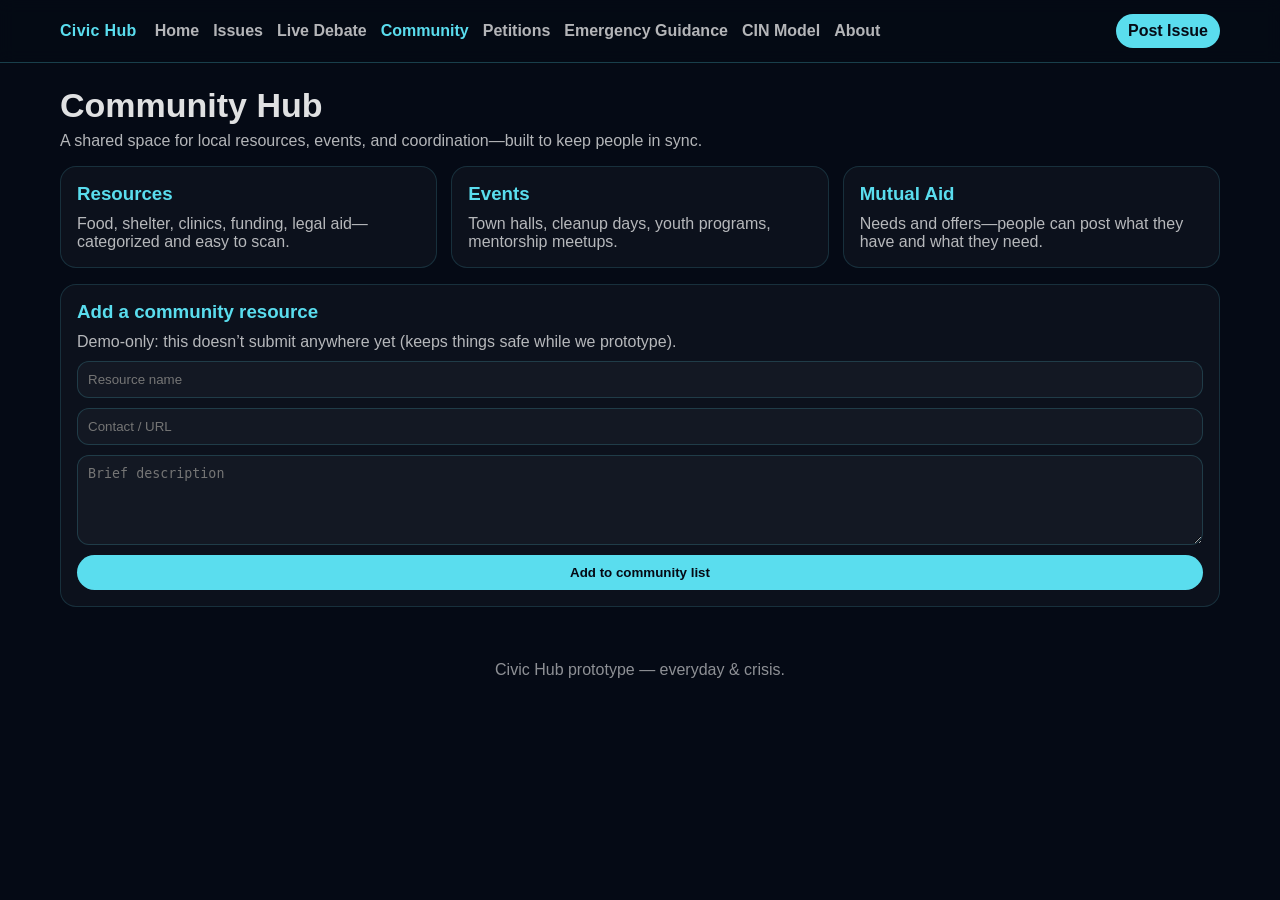
==== community.html @ 56ccd9dd "Create community.html" ====
<!doctype html>
<html lang="en">
<head>
  <meta charset="utf-8" />
  <meta name="viewport" content="width=device-width,initial-scale=1" />
  <title>Civic Hub – Community</title>
  <style>
    :root{--bg:#050a15;--panel:rgba(255,255,255,.03);--accent:#5addee;--text:rgba(255,255,255,.88);--muted:rgba(255,255,255,.70);}
    *{box-sizing:border-box}
    body{margin:0;background:var(--bg);color:var(--text);font-family:System, -apple-system, Segoe UI, Roboto, Helvetica, Arial, sans-serif}
    a{color:var(--accent);text-decoration:none}
    .top{position:sticky;top:0;background:rgba(5,10,21,.9);backdrop-filter:blur(8px);z-index:5;border-bottom:1px solid rgba(90,221,238,.25);}
    .top-inner{max-width:1200px;margin:0 auto;padding:14px 20px;display:flex;align-items:center;gap:18px}
    .brand a{font-weight:900;letter-spacing:.02em;color:var(--accent)}
    .nav{display:flex;flex-wrap:wrap;gap:14px;flex:1}
    .nav a{color:var(--muted);font-weight:650}
    .nav a:hover,.nav a[aria-current="page"]{color:var(--accent)}
    .post{padding:8px 12px;border-radius:999px;background:var(--accent);color:#050a15;font-weight:900}
    .shell{max-width:1200px;margin:0 auto;padding:24px 20px}
    .hero h1{margin:0;font-size:34px;line-height:1.1}
    .hero p{margin:8px 0 0 0;color:var(--muted)}
    .grid{display:grid;grid-template-columns:repeat(auto-fit,minmax(260px,1fr));gap:14px;margin-top:16px}
    .card{border:1px solid rgba(90,221,238,.15);background:var(--panel);border-radius:16px;padding:16px}
    .card h3{margin:0 0 10px 0;color:var(--accent)}
    .card p{margin:0;color:var(--muted)}
    .form{display:flex;flex-direction:column;gap:10px;margin-top:10px}
    input,textarea{border-radius:12px;border:1px solid rgba(90,221,238,.18);background:rgba(255,255,255,.03);padding:10px;color:var(--text)}
    textarea{min-height:90px}
    button{border:none;border-radius:999px;padding:10px 16px;background:var(--accent);color:#050a15;font-weight:900;cursor:pointer}
    button:hover{opacity:.92}
    .foot{padding:30px 20px;color:rgba(255,255,255,.55);text-align:center}
    select option{color:#070d1f;background:#fff}
  </style>
</head>
<body>
<header class="top">
  <div class="top-inner">
    <div class="brand"><a href="index.html">Civic Hub</a></div>
    <nav class="nav" aria-label="Primary">
      <a href="index.html">Home</a>
      <a href="issues.html">Issues</a>
      <a href="live-debate.html">Live Debate</a>
      <a href="community.html" aria-current="page">Community</a>
      <a href="petitions.html">Petitions</a>
      <a href="emergency-guidance.html">Emergency Guidance</a>
      <a href="cin-model.html">CIN Model</a>
      <a href="about.html">About</a>
    </nav>
    <a class="post" href="issues.html">Post Issue</a>
  </div>
</header>
<main class="shell">
  <section class="hero">
    <h1>Community Hub</h1>
    <p>A shared space for local resources, events, and coordination—built to keep people in sync.</p>
  </section>

  <section class="grid" aria-label="Community sections">
    <div class="card">
      <h3>Resources</h3>
      <p>Food, shelter, clinics, funding, legal aid—categorized and easy to scan.</p>
    </div>
    <div class="card">
      <h3>Events</h3>
      <p>Town halls, cleanup days, youth programs, mentorship meetups.</p>
    </div>
    <div class="card">
      <h3>Mutual Aid</h3>
      <p>Needs and offers—people can post what they have and what they need.</p>
    </div>
  </section>

  <section class="card" style="margin-top:16px;">
    <h3>Add a community resource</h3>
    <p style="margin:0 0 10px 0;color:var(--muted);">Demo-only: this doesn’t submit anywhere yet (keeps things safe while we prototype).</p>
    <div class="form">
      <input placeholder="Resource name" />
      <input placeholder="Contact / URL" />
      <textarea placeholder="Brief description" ></textarea>
      <button type="button" onclick="alert('Prototype: resource added (local only).')">Add to community list</button>
    </div>
  </section>
</main>
<footer class="foot">Civic Hub prototype — everyday &amp; crisis.</footer>
</body>
</html>
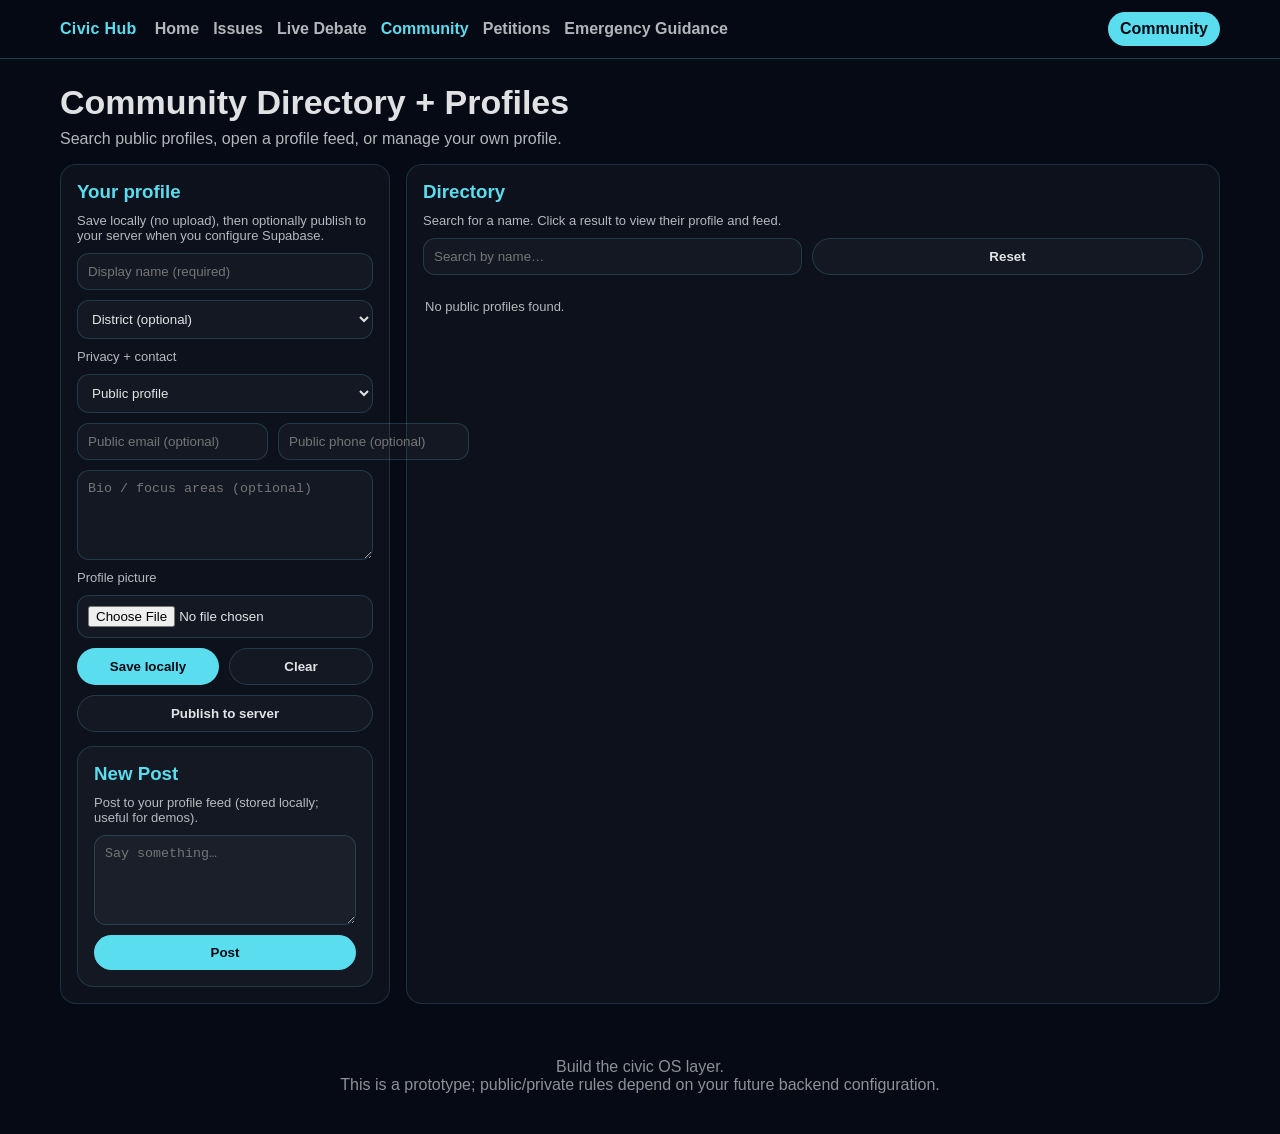
==== commit d86d2e41: "Update community.html" ====
--- a/community.html
+++ b/community.html
@@ -1,86 +1,517 @@
 <!doctype html>
 <html lang="en">
 <head>
-  <meta charset="utf-8" />
+  <meta charset="utf-8">
   <meta name="viewport" content="width=device-width,initial-scale=1" />
-  <title>Civic Hub – Community</title>
+  <title>Civic Hub – Community Directory + Profiles</title>
   <style>
-    :root{--bg:#050a15;--panel:rgba(255,255,255,.03);--accent:#5addee;--text:rgba(255,255,255,.88);--muted:rgba(255,255,255,.70);}
-    *{box-sizing:border-box}
-    body{margin:0;background:var(--bg);color:var(--text);font-family:System, -apple-system, Segoe UI, Roboto, Helvetica, Arial, sans-serif}
-    a{color:var(--accent);text-decoration:none}
-    .top{position:sticky;top:0;background:rgba(5,10,21,.9);backdrop-filter:blur(8px);z-index:5;border-bottom:1px solid rgba(90,221,238,.25);}
-    .top-inner{max-width:1200px;margin:0 auto;padding:14px 20px;display:flex;align-items:center;gap:18px}
-    .brand a{font-weight:900;letter-spacing:.02em;color:var(--accent)}
-    .nav{display:flex;flex-wrap:wrap;gap:14px;flex:1}
-    .nav a{color:var(--muted);font-weight:650}
-    .nav a:hover,.nav a[aria-current="page"]{color:var(--accent)}
-    .post{padding:8px 12px;border-radius:999px;background:var(--accent);color:#050a15;font-weight:900}
-    .shell{max-width:1200px;margin:0 auto;padding:24px 20px}
-    .hero h1{margin:0;font-size:34px;line-height:1.1}
-    .hero p{margin:8px 0 0 0;color:var(--muted)}
-    .grid{display:grid;grid-template-columns:repeat(auto-fit,minmax(260px,1fr));gap:14px;margin-top:16px}
-    .card{border:1px solid rgba(90,221,238,.15);background:var(--panel);border-radius:16px;padding:16px}
-    .card h3{margin:0 0 10px 0;color:var(--accent)}
-    .card p{margin:0;color:var(--muted)}
-    .form{display:flex;flex-direction:column;gap:10px;margin-top:10px}
-    input,textarea{border-radius:12px;border:1px solid rgba(90,221,238,.18);background:rgba(255,255,255,.03);padding:10px;color:var(--text)}
-    textarea{min-height:90px}
-    button{border:none;border-radius:999px;padding:10px 16px;background:var(--accent);color:#050a15;font-weight:900;cursor:pointer}
-    button:hover{opacity:.92}
-    .foot{padding:30px 20px;color:rgba(255,255,255,.55);text-align:center}
-    select option{color:#070d1f;background:#fff}
+    :root {
+      --bg:#050a15;
+      --panel:rgba(255,255,255,.03);
+      --panel2:rgba(255,255,255,.05);
+      --accent:#5addee;
+      --text:rgba(255,255,255,.88);
+      --muted:rgba(255,255,255,.70);
+      --danger:#ff5c7c;
+    }
+    * { box-sizing: border-box; }
+    body { margin:0; background:var(--bg); color:var(--text); font-family:system, -apple-system, Segoe UI, Roboto, Helvetica, Arial, sans-serif; }
+    a { color:var(--accent); text-decoration:none; }
+
+    .top { position:sticky; top:0; background:rgba(5,10,21,.92); backdrop-filter:blur(10px); border-bottom:1px solid rgba(90,221,238,.25); z-index:6; }
+    .top-inner { max-width:1200px; margin:0 auto; padding:12px 20px; display:flex; align-items:center; gap:18px; }
+    .brand a { font-weight:900; letter-spacing:.02em; color:var(--accent); }
+
+    nav { display:flex; flex-wrap:wrap; gap:14px; flex:1; }
+    nav a { color:var(--muted); font-weight:700; }
+    nav a[aria-current="page"], nav a:hover { color:var(--accent); }
+    .post { padding:8px 12px; border-radius:999px; background:var(--accent); color:#050a15; font-weight:900; }
+
+    .shell { max-width:1200px; margin:0 auto; padding:24px 20px; }
+    .hero h1 { margin:0; font-size:34px; line-height:1.15; }
+    .hero p { margin:8px 0 0 0; color:var(--muted); }
+
+    .layout { display:grid; grid-template-columns: 330px 1fr; gap:16px; margin-top:16px; }
+    @media (max-width: 900px) { .layout { grid-template-columns:1fr; } }
+
+    .card { border:1px solid rgba(90,221,238,.16); background:var(--panel); border-radius:16px; padding:16px; }
+    .card h3 { margin:0 0 10px 0; color:var(--accent); }
+    .card p { margin:0; color:var(--muted); }
+    .muted { color:var(--muted); font-size:13px; }
+
+    .form { display:flex; flex-direction:column; gap:10px; margin-top:10px; }
+    input, textarea, select { border-radius:12px; border:1px solid rgba(90,221,238,.18); background:rgba(255,255,255,.03); padding:10px; color:var(--text); }
+    textarea { min-height:90px; resize:vertical; }
+
+    .row { display:flex; gap:10px; }
+    .row > * { flex:1; }
+
+    button { border:none; border-radius:999px; padding:10px 16px; font-weight:900; cursor:pointer; }
+    .primary { background:var(--accent); color:#050a15; }
+    .secondary { background:rgba(255,255,255,.03); border:1px solid rgba(90,221,238,.18); color:var(--text); }
+    .danger { background:rgba(255,92,124,.12); border:1px solid rgba(255,92,124,.35); color:#ffbacb; }
+    button:hover { opacity:.92; }
+
+    .list { margin-top:12px; display:grid; gap:12px; }
+    .profile-row { display:flex; align-items:center; gap:12px; padding:10px; border-radius:14px; border:1px solid rgba(90,221,238,.12); background:var(--panel2); }
+
+    .avatar { width:44px; height:44px; border-radius:999px; background:rgba(255,255,255,.08); border:1px solid rgba(255,255,255,.14); overflow:hidden; }
+    .avatar img { width:100%; height:100%; object-fit:cover; display:block; }
+    .avatar span { display:block; width:100%; height:100%; font-weight:900; display:grid; place-items:center; letter-spacing:.02em; }
+
+    .profile-meta { color:var(--muted); font-size:12px; margin-top:2px; }
+
+    .feed { margin-top:14px; display:grid; gap:10px; }
+    .feed-item { border:1px solid rgba(90,221,238,.14); border-radius:14px; padding:12px; background:rgba(255,255,255,.02); }
+    .feed-top { display:flex; justify-content:space-between; gap:12px; color:var(--muted); font-size:12px; margin-bottom:6px; }
+    .feed-title { margin:0; font-weight:900; }
+
+    .badge { display:inline-block; border-radius:999px; padding:2px 8px; font-size:12px; font-weight:800; border:1px solid rgba(90,221,238,.35); color:var(--accent); }
+    .badge-private { border-color: rgba(255,92,124,.45); color:#ffb0c4; }
+
+    .foot { padding:30px 20px 40px 20px; color:rgba(255,255,255,.55); text-align:center; }
+
+    select option { color:#070d1f; background:#fff; }
   </style>
+
+  <!-- You fill this in when you deploy a real backend -->
+  <script>
+    window._civicHubSupabase = window._civicHubSupabase || {
+      url: 'YOUR_SUPABASE_URL',
+      anonKey: 'YOUR_SUPABASE_ANON_KEY'
+    };
+  </script>
+  <script src="app.js"></script>
 </head>
+
 <body>
-<header class="top">
-  <div class="top-inner">
-    <div class="brand"><a href="index.html">Civic Hub</a></div>
-    <nav class="nav" aria-label="Primary">
-      <a href="index.html">Home</a>
-      <a href="issues.html">Issues</a>
-      <a href="live-debate.html">Live Debate</a>
-      <a href="community.html" aria-current="page">Community</a>
-      <a href="petitions.html">Petitions</a>
-      <a href="emergency-guidance.html">Emergency Guidance</a>
-      <a href="cin-model.html">CIN Model</a>
-      <a href="about.html">About</a>
-    </nav>
-    <a class="post" href="issues.html">Post Issue</a>
-  </div>
-</header>
-<main class="shell">
-  <section class="hero">
-    <h1>Community Hub</h1>
-    <p>A shared space for local resources, events, and coordination—built to keep people in sync.</p>
-  </section>
-
-  <section class="grid" aria-label="Community sections">
-    <div class="card">
-      <h3>Resources</h3>
-      <p>Food, shelter, clinics, funding, legal aid—categorized and easy to scan.</p>
+  <header class="top">
+    <div class="top-inner">
+      <div class="brand"><a href="index.html">Civic Hub</a></div>
+      <nav aria-label="Primary">
+        <a href="index.html">Home</a>
+        <a href="issues.html">Issues</a>
+        <a href="live-debate.html">Live Debate</a>
+        <a href="community.html" aria-current="page">Community</a>
+        <a href="petitions.html">Petitions</a>
+        <a href="emergency-guidance.html">Emergency Guidance</a>
+      </nav>
+      <span class="post">Community</span>
     </div>
-    <div class="card">
-      <h3>Events</h3>
-      <p>Town halls, cleanup days, youth programs, mentorship meetups.</p>
-    </div>
-    <div class="card">
-      <h3>Mutual Aid</h3>
-      <p>Needs and offers—people can post what they have and what they need.</p>
-    </div>
-  </section>
-
-  <section class="card" style="margin-top:16px;">
-    <h3>Add a community resource</h3>
-    <p style="margin:0 0 10px 0;color:var(--muted);">Demo-only: this doesn’t submit anywhere yet (keeps things safe while we prototype).</p>
-    <div class="form">
-      <input placeholder="Resource name" />
-      <input placeholder="Contact / URL" />
-      <textarea placeholder="Brief description" ></textarea>
-      <button type="button" onclick="alert('Prototype: resource added (local only).')">Add to community list</button>
-    </div>
-  </section>
-</main>
-<footer class="foot">Civic Hub prototype — everyday &amp; crisis.</footer>
+  </header>
+
+  <main class="shell">
+    <section class="hero">
+      <h1>Community Directory + Profiles</h1>
+      <p>Search public profiles, open a profile feed, or manage your own profile.</p>
+    </section>
+
+    <section class="layout">
+
+      <aside class="card">
+        <h3>Your profile</h3>
+        <p class="muted">Save locally (no upload), then optionally publish to your server when you configure Supabase.</p>
+
+        <div class="profile-row" id="meCard" style="display:none">
+          <div class="avatar" id="meAvatar"></div>
+          <div style="flex:1">
+            <div id="meName" style="font-weight:900"></div>
+            <div class="profile-meta" id="meMeta"></div>
+          </div>
+        </div>
+
+        <form class="form" id="profileForm">
+          <input id="displayName" placeholder="Display name (required)" autocomplete="name" required />
+
+          <select id="district">
+            <option value="">District (optional)</option>
+            <option value="D1">District 1</option>
+            <option value="D2">District 2</option>
+            <option value="D3">District 3</option>
+            <option value="D4">District 4</option>
+            <option value="D5">District 5</option>
+            <option value="D6">District 6</option>
+            <option value="D7">District 7</option>
+            <option value="D8">District 8</option>
+            <option value="D9">District 9</option>
+            <option value="D10">District 10</option>
+            <option value="D11">District 11</option>
+          </select>
+
+          <label class="muted" style="font-size:13px">Privacy + contact</label>
+          <div class="row">
+            <select id="isPublic">
+              <option value="true">Public profile</option>
+              <option value="false">Private profile</option>
+            </select>
+          </div>
+
+          <div class="row">
+            <input id="publicEmail" type="email" placeholder="Public email (optional)" autocomplete="email" />
+            <input id="publicPhone" placeholder="Public phone (optional)" autocomplete="tel" />
+          </div>
+
+          <textarea id="bio" placeholder="Bio / focus areas (optional)"></textarea>
+
+          <label class="muted" style="font-size:13px">Profile picture</label>
+          <input id="photoFile" type="file" accept="image/*" />
+
+          <div class="row">
+            <button type="submit" class="primary">Save locally</button>
+            <button type="button" class="secondary" id="clearProfile">Clear</button>
+          </div>
+
+          <button type="button" class="secondary" id="publishProfile" title="Uploads your public profile to your server (if configured)">Publish to server</button>
+        </form>
+
+        <div class="card" style="margin-top:14px;">
+          <h3>New Post</h3>
+          <p class="muted">Post to your profile feed (stored locally; useful for demos).</p>
+          <form class="form" id="postForm">
+            <textarea id="postBody" placeholder="Say something…"></textarea>
+            <button type="submit" class="primary">Post</button>
+          </form>
+        </div>
+      </aside>
+
+      <section class="card">
+        <div id="profileView">
+          <h3 id="viewTitle">Directory</h3>
+          <p class="muted" id="viewDesc">Search for a name. Click a result to view their profile and feed.</p>
+
+          <div class="row" style="margin-top:10px">
+            <input id="searchName" placeholder="Search by name…" />
+            <button class="secondary" id="resetSearch">Reset</button>
+          </div>
+
+          <div class="list" id="results"></div>
+
+          <div id="profileDetail" style="display:none">
+            <div class="profile-row">
+              <div class="avatar" id="detailAvatar"></div>
+              <div style="flex:1">
+                <div id="detailName" style="font-weight:900"></div>
+                <div class="profile-meta" id="detailMeta"></div>
+              </div>
+              <span class="badge" id="detailBadge"></span>
+            </div>
+
+            <div class="card" style="margin-top:12px">
+              <h3>Feed</h3>
+              <div id="feedStatus" class="muted"></div>
+              <div class="feed" id="feed"></div>
+            </div>
+
+            <button class="secondary" style="margin-top:12px" id="backToDirectory">Back to directory</button>
+          </div>
+        </div>
+      </section>
+    </section>
+  </main>
+
+  <footer class="foot">Build the civic OS layer.<br />This is a prototype; public/private rules depend on your future backend configuration.</footer>
+
+  <script>
+    (function() {
+      const civic = window.civicHub || {};
+      const profileApi = civic.profile;
+      const profilesApi = civic.profiles;
+
+      function safe(fn) { try { return fn(); } catch (e) { console.error(e); return undefined; } }
+
+      const qs = (sel) => document.querySelector(sel);
+
+      const meAvatar = qs('#meAvatar');
+      const meName = qs('#meName');
+      const meMeta = qs('#meMeta');
+      const meCard = qs('#meCard');
+
+      const displayName = qs('#displayName');
+      const district = qs('#district');
+      const isPublic = qs('#isPublic');
+      const publicEmail = qs('#publicEmail');
+      const publicPhone = qs('#publicPhone');
+      const bio = qs('#bio');
+      const photoFile = qs('#photoFile');
+
+      const profileForm = qs('#profileForm');
+      const publishProfile = qs('#publishProfile');
+      const clearProfileBtn = qs('#clearProfile');
+
+      const postForm = qs('#postForm');
+      const postBody = qs('#postBody');
+
+      const results = qs('#results');
+      const searchName = qs('#searchName');
+      const resetSearch = qs('#resetSearch');
+
+      const profileDetail = qs('#profileDetail');
+      const backToDirectory = qs('#backToDirectory');
+      const viewTitle = qs('#viewTitle');
+      const viewDesc = qs('#viewDesc');
+
+      const detailAvatar = qs('#detailAvatar');
+      const detailName = qs('#detailName');
+      const detailMeta = qs('#detailMeta');
+      const detailBadge = qs('#detailBadge');
+
+      const feed = qs('#feed');
+      const feedStatus = qs('#feedStatus');
+
+      let pendingPhotoDataUrl = null;
+
+      function initialFromName(name) {
+        const s = (name || '').trim();
+        if (!s) return '👤';
+        return s[0].toUpperCase();
+      }
+
+      function avatarHtml(photoUrl, name) {
+        if (photoUrl) return '<img alt="avatar" src="' + photoUrl + '">';
+        return '<span>' + initialFromName(name) + '</span>';
+      }
+
+      async function reloadMeCard() {
+        const me = safe(() => profileApi && profileApi.getCurrent());
+        if (!me || !me.displayName) {
+          meCard.style.display = 'none';
+          viewDesc.textContent = 'Search for a name. Click a result to view their profile and feed.';
+          return;
+        }
+        meCard.style.display = 'flex';
+        meAvatar.innerHTML = avatarHtml(me.photoUrl || me.photoDataUrl, me.displayName);
+        meName.textContent = me.displayName;
+        const meta = [me.isPublic ? 'Public' : 'Private', me.district || ''];
+        meMeta.textContent = meta.filter(Boolean).join(' • ');
+      }
+
+      function renderDirectory(q) {
+        viewTitle.textContent = 'Directory';
+        viewDesc.textContent = q ? 'Results for: ' + q : 'Search for a name. Click a result to view their profile and feed.';
+        profileDetail.style.display = 'none';
+        results.style.display = 'grid';
+
+        const list = safe(() => profilesApi && (q ? profilesApi.search(q) : profilesApi.list())) || [];
+
+        results.innerHTML = '';
+        if (!list.length) {
+          const empty = document.createElement('div');
+          empty.className = 'muted';
+          empty.style.padding = '12px 2px';
+          empty.textContent = 'No public profiles found.';
+          results.appendChild(empty);
+          return;
+        }
+
+        for (const p of list) {
+          const row = document.createElement('a');
+          row.href = 'community.html?u=' + encodeURIComponent(p.id);
+          row.className = 'profile-row';
+          row.innerHTML = `
+            <div class="avatar">${avatarHtml(p.photoUrl || p.photoDataUrl, p.displayName)}</div>
+            <div>
+              <div style="font-weight:900">${p.displayName || ''}</div>
+              <div class="profile-meta">${p.district || ''} ${p.publicEmail ? '• ' + p.publicEmail : ''}</div>
+            </div>`;
+          results.appendChild(row);
+        }
+      }
+
+      function renderFeed(profile, viewer) {
+        feed.innerHTML = '';
+        const canViewFeed = profile.isPublic || (viewer && viewer.id === profile.id);
+
+        if (!canViewFeed) {
+          feedStatus.textContent = 'This feed is private.';
+          return;
+        }
+
+        feedStatus.textContent = '';
+
+        const entries = safe(() => civic.feed && civic.feed.listForProfile(profile.id)) || [];
+        if (!entries.length) {
+          const empty = document.createElement('div');
+          empty.className = 'muted';
+          empty.textContent = 'No activity yet.';
+          feed.appendChild(empty);
+          return;
+        }
+
+        for (const e of entries) {
+          const div = document.createElement('div');
+          div.className = 'feed-item';
+          const kind = (e.kind || '').toUpperCase();
+          let title = 'Untitled';
+          let body = '';
+          if (e.kind === 'issue') {
+            title = e.title || 'Issue';
+            body = (e.details || '') + (e.location ? '\nLocation: ' + e.location : '');
+          } else if (e.kind === 'petition') {
+            title = e.title || 'Petition';
+            body = (e.problem || '') + (e.requestedChange ? '\nAsk: ' + e.requestedChange : '');
+          } else {
+            title = 'Post';
+            body = e.body || '';
+          }
+
+          div.innerHTML = `
+            <div class="feed-top"><span class="badge">${kind || 'POST'}</span><span>${e.createdAt ? new Date(e.createdAt).toLocaleString() : ''}</span></div>
+            <p class="feed-title">${title}</p>
+            <div class="muted" style="white-space:pre-wrap">${body}</div>`;
+          feed.appendChild(div);
+        }
+      }
+
+      function renderProfileDetail(profileId) {
+        const viewer = safe(() => profileApi && profileApi.getCurrent());
+        const profile = safe(() => profilesApi && profilesApi.getById ? profilesApi.getById(profileId) : null);
+
+        // profilesApi.getById might not exist yet; fallback: search list
+        const resolved = profile || (() => {
+          const all = safe(() => profilesApi && profilesApi.list()) || [];
+          return all.find((x) => x.id === profileId);
+        })();
+
+        if (!resolved) {
+          renderDirectory('');
+          return;
+        }
+
+        viewTitle.textContent = 'Profile';
+        viewDesc.textContent = '';
+        profileDetail.style.display = 'block';
+        results.style.display = 'none';
+
+        detailAvatar.innerHTML = avatarHtml(resolved.photoUrl || resolved.photoDataUrl, resolved.displayName);
+        detailName.textContent = resolved.displayName || '';
+        const parts = [resolved.district || '', resolved.publicEmail || '', resolved.publicPhone || ''];
+        detailMeta.textContent = parts.filter(Boolean).join(' • ');
+
+        detailBadge.textContent = resolved.isPublic ? 'Public' : 'Private';
+        detailBadge.className = resolved.isPublic ? 'badge' : 'badge badge-private';
+
+        renderFeed(resolved, viewer);
+      }
+
+      function parseProfileIdFromUrl() {
+        const u = new URLSearchParams(location.search).get('u');
+        return u ? decodeURIComponent(u) : '';
+      }
+
+      // Profile form
+      profileForm.addEventListener('submit', async (e) => {
+        e.preventDefault();
+        const displayNameVal = (displayName.value || '').trim();
+        if (!displayNameVal) {
+          alert('Display name is required');
+          return;
+        }
+
+        // If photo pending (selected) but not uploaded anywhere, store as dataUrl.
+        const payload = {
+          displayName: displayNameVal,
+          district: district.value || '',
+          isPublic: isPublic.value === 'true',
+          publicEmail: publicEmail.value || '',
+          publicPhone: publicPhone.value || '',
+          bio: bio.value || '',
+        };
+        if (pendingPhotoDataUrl) payload.photoDataUrl = pendingPhotoDataUrl;
+
+        safe(() => profileApi && profileApi.saveCurrent(payload));
+        safe(() => profilesApi && profilesApi.addCurrentToIndex && profilesApi.addCurrentToIndex());
+
+        pendingPhotoDataUrl = null;
+        photoFile.value = '';
+        reloadMeCard();
+        alert('Saved locally.');
+      });
+
+      photoFile.addEventListener('change', () => {
+        const file = photoFile.files && photoFile.files[0];
+        if (!file) { pendingPhotoDataUrl = null; return; }
+        const reader = new FileReader();
+        reader.onload = () => {
+          pendingPhotoDataUrl = reader.result;
+          meAvatar.innerHTML = avatarHtml(pendingPhotoDataUrl, displayName.value);
+        };
+        reader.readAsDataURL(file);
+      });
+
+      clearProfileBtn.addEventListener('click', () => {
+        if (!confirm('Clear local profile?')) return;
+        safe(() => profileApi && profileApi.clearCurrent());
+        safe(() => profilesApi && profilesApi.rebuildIndexFromLocal && profilesApi.rebuildIndexFromLocal());
+        pendingPhotoDataUrl = null;
+        profileForm.reset();
+        renderDirectory(searchName.value.trim());
+        reloadMeCard();
+      });
+
+      publishProfile.addEventListener('click', async () => {
+        if (!profileApi || !profileApi.saveCurrentToServer) {
+          alert('Server publish requires the updated app.js + Supabase config.');
+          return;
+        }
+        alert('Server publish will be public if your profile is public, and will store your public email/phone.');
+        safe(() => profileApi.saveCurrentToServer());
+      });
+
+      // Posts
+      postForm.addEventListener('submit', (e) => {
+        e.preventDefault();
+        const body = (postBody.value || '').trim();
+        if (!body) return;
+        safe(() => civic.posts && civic.posts.add({ body }));
+        postBody.value = '';
+
+        // Re-render feed if you're viewing yourself
+        const u = parseProfileIdFromUrl();
+        const me = safe(() => profileApi && profileApi.getCurrent());
+        if (u && me && u === me.id) renderProfileDetail(u);
+      });
+
+      // Directory + profile routing
+      searchName.addEventListener('input', () => {
+        const q = searchName.value.trim();
+        history.replaceState(null, '', q ? 'community.html?q=' + encodeURIComponent(q) : 'community.html');
+        renderDirectory(q);
+      });
+
+      resetSearch.addEventListener('click', () => {
+        searchName.value = '';
+        history.replaceState(null, '', 'community.html');
+        renderDirectory('');
+      });
+
+      backToDirectory.addEventListener('click', () => {
+        history.replaceState(null, '', 'community.html');
+        renderDirectory(searchName.value.trim());
+      });
+
+      // Initial state: load profile form
+      const me = safe(() => profileApi && profileApi.getCurrent());
+      if (me) {
+        displayName.value = me.displayName || '';
+        district.value = me.district || '';
+        isPublic.value = me.isPublic ? 'true' : 'false';
+        publicEmail.value = me.publicEmail || '';
+        publicPhone.value = me.publicPhone || '';
+        bio.value = me.bio || '';
+      }
+
+      reloadMeCard();
+
+      // Route: profile view or directory
+      const profileId = parseProfileIdFromUrl();
+      const q = new URLSearchParams(location.search).get('q') || '';
+      if (profileId) {
+        renderProfileDetail(profileId);
+      } else {
+        if (q) searchName.value = decodeURIComponent(q);
+        renderDirectory(q);
+      }
+    })();
+  </script>
 </body>
 </html>
